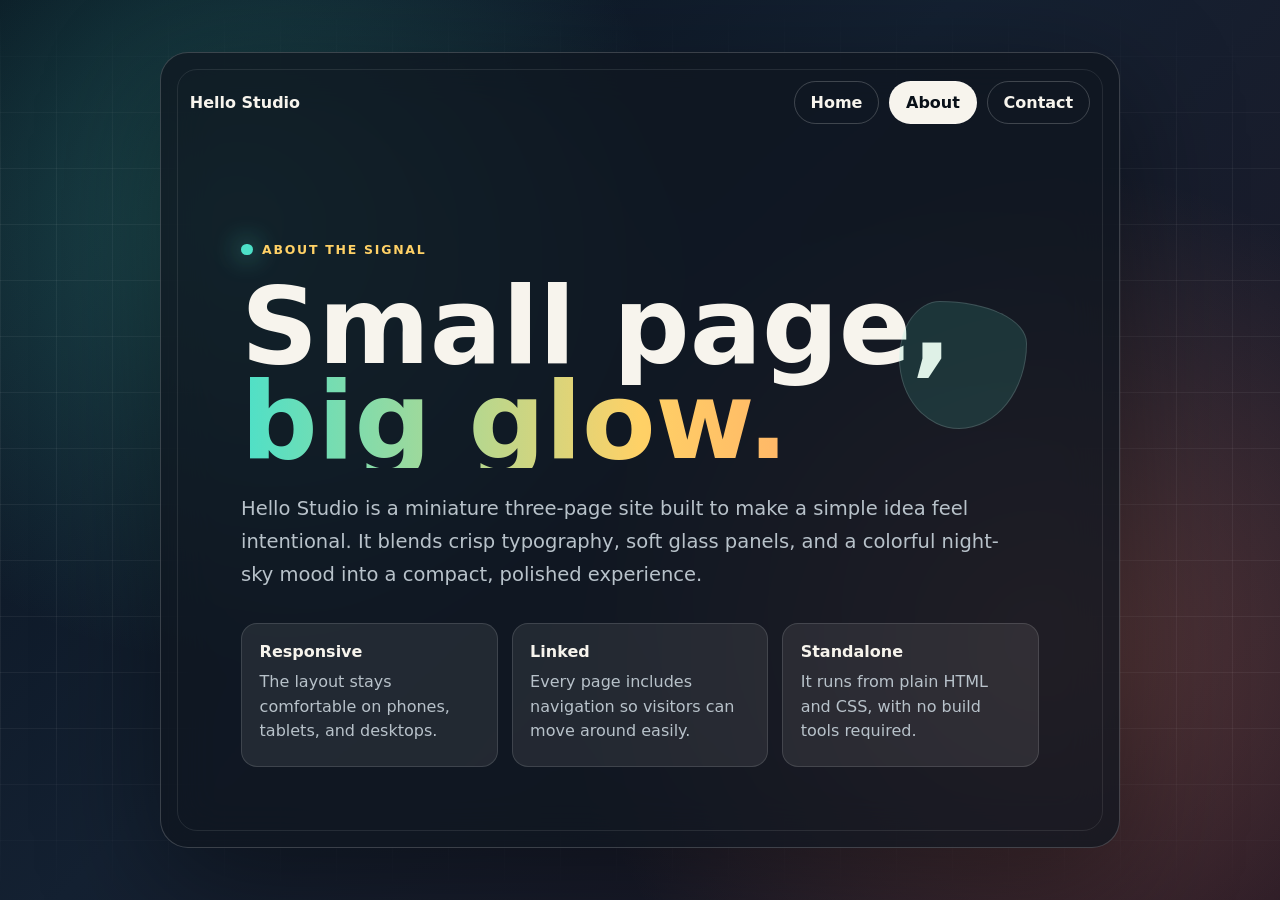
==== about.html @ e40089ed "added about page and contact page" ====
<!doctype html>
<html lang="en">
<head>
  <meta charset="utf-8">
  <meta name="viewport" content="width=device-width, initial-scale=1">
  <title>About | Hello Studio</title>
  <link rel="stylesheet" href="styles.css">
</head>
<body>
  <main class="shell">
    <nav class="nav" aria-label="Primary navigation">
      <a class="brand" href="hello-world.html">Hello Studio</a>
      <div class="nav-links">
        <a href="hello-world.html">Home</a>
        <a href="about.html" aria-current="page">About</a>
        <a href="contact.html">Contact</a>
      </div>
    </nav>
    <section class="content">
      <div class="spark one" aria-hidden="true"></div>
      <p class="eyebrow">About the signal</p>
      <h1 class="compact-title">Small page, <span>big glow.</span></h1>
      <p>
        Hello Studio is a miniature three-page site built to make a simple idea
        feel intentional. It blends crisp typography, soft glass panels, and a
        colorful night-sky mood into a compact, polished experience.
      </p>
      <div class="feature-grid" aria-label="Highlights">
        <article class="feature">
          <strong>Responsive</strong>
          <span>The layout stays comfortable on phones, tablets, and desktops.</span>
        </article>
        <article class="feature">
          <strong>Linked</strong>
          <span>Every page includes navigation so visitors can move around easily.</span>
        </article>
        <article class="feature">
          <strong>Standalone</strong>
          <span>It runs from plain HTML and CSS, with no build tools required.</span>
        </article>
      </div>
    </section>
  </main>
</body>
</html>
---- styles.css ----
:root {
  color-scheme: dark;
  --ink: #f7f4ed;
  --muted: #b8c2ca;
  --line: rgba(255, 255, 255, 0.18);
  --panel: rgba(15, 22, 31, 0.76);
  --panel-strong: rgba(247, 244, 237, 0.08);
  --teal: #4de0c8;
  --coral: #ff8a6a;
  --gold: #ffd166;
  --night: #091018;
}

* {
  box-sizing: border-box;
}

body {
  min-height: 100vh;
  margin: 0;
  display: grid;
  place-items: center;
  overflow-x: hidden;
  font-family: Inter, ui-sans-serif, system-ui, -apple-system, BlinkMacSystemFont, "Segoe UI", sans-serif;
  background:
    radial-gradient(circle at 18% 24%, rgba(77, 224, 200, 0.26), transparent 28rem),
    radial-gradient(circle at 82% 72%, rgba(255, 138, 106, 0.28), transparent 30rem),
    linear-gradient(135deg, #07111d 0%, #142132 44%, #1e1522 100%);
  color: var(--ink);
}

body::before {
  content: "";
  position: fixed;
  inset: 0;
  background-image:
    linear-gradient(rgba(255, 255, 255, 0.055) 1px, transparent 1px),
    linear-gradient(90deg, rgba(255, 255, 255, 0.055) 1px, transparent 1px);
  background-size: 56px 56px;
  mask-image: linear-gradient(to bottom, transparent, black 20%, black 80%, transparent);
  pointer-events: none;
}

.shell {
  width: min(92vw, 960px);
  margin: 2rem 0;
  padding: clamp(1.2rem, 3vw, 1.8rem);
  border: 1px solid var(--line);
  border-radius: 28px;
  background: var(--panel);
  box-shadow: 0 34px 120px rgba(0, 0, 0, 0.42);
  backdrop-filter: blur(24px);
  position: relative;
  isolation: isolate;
}

.shell::after {
  content: "";
  position: absolute;
  inset: 16px;
  border: 1px solid rgba(255, 255, 255, 0.09);
  border-radius: 20px;
  pointer-events: none;
  z-index: -1;
}

.nav {
  display: flex;
  align-items: center;
  justify-content: space-between;
  gap: 1rem;
  margin-bottom: clamp(2rem, 5vw, 4rem);
}

.brand {
  color: var(--ink);
  font-weight: 900;
  text-decoration: none;
}

.nav-links {
  display: flex;
  flex-wrap: wrap;
  justify-content: flex-end;
  gap: 0.6rem;
}

.nav-links a,
.button {
  display: inline-flex;
  min-height: 2.65rem;
  align-items: center;
  justify-content: center;
  padding: 0 1rem;
  border: 1px solid rgba(255, 255, 255, 0.2);
  border-radius: 999px;
  color: var(--ink);
  text-decoration: none;
  font-weight: 800;
  transition: transform 180ms ease, border-color 180ms ease, background 180ms ease;
}

.nav-links a[aria-current="page"],
.button.primary {
  background: var(--ink);
  color: var(--night);
}

.nav-links a:hover,
.button:hover {
  transform: translateY(-3px);
  border-color: rgba(255, 255, 255, 0.5);
  background: rgba(255, 255, 255, 0.12);
}

.button.primary:hover {
  background: linear-gradient(90deg, var(--teal), var(--gold));
}

.content {
  padding: clamp(1rem, 4vw, 3.2rem);
  position: relative;
}

.eyebrow {
  display: inline-flex;
  align-items: center;
  gap: 0.6rem;
  margin: 0 0 1.2rem;
  color: var(--gold);
  font-size: 0.78rem;
  font-weight: 800;
  letter-spacing: 0.14em;
  text-transform: uppercase;
}

.eyebrow::before {
  content: "";
  width: 0.72rem;
  height: 0.72rem;
  border-radius: 999px;
  background: var(--teal);
  box-shadow: 0 0 26px var(--teal);
}

h1 {
  margin: 0;
  max-width: 10ch;
  font-size: clamp(3.8rem, 12vw, 9rem);
  line-height: 0.88;
  letter-spacing: 0;
}

.compact-title {
  max-width: 12ch;
  font-size: clamp(3.2rem, 9vw, 6.7rem);
}

h1 span {
  display: block;
  color: transparent;
  background: linear-gradient(90deg, var(--teal), var(--gold), var(--coral));
  -webkit-background-clip: text;
  background-clip: text;
}

p {
  max-width: 62ch;
  margin: 1.5rem 0 0;
  color: var(--muted);
  font-size: clamp(1.05rem, 2vw, 1.22rem);
  line-height: 1.7;
}

.actions {
  display: flex;
  flex-wrap: wrap;
  gap: 0.9rem;
  margin-top: 2rem;
}

.feature-grid {
  display: grid;
  grid-template-columns: repeat(3, minmax(0, 1fr));
  gap: 0.85rem;
  margin-top: 2rem;
}

.feature {
  min-height: 9rem;
  padding: 1.1rem;
  border: 1px solid rgba(255, 255, 255, 0.13);
  border-radius: 16px;
  background: var(--panel-strong);
}

.feature strong {
  display: block;
  margin-bottom: 0.55rem;
  color: var(--ink);
}

.feature span {
  color: var(--muted);
  line-height: 1.55;
}

.contact-list {
  display: grid;
  gap: 0.85rem;
  margin-top: 2rem;
  max-width: 42rem;
}

.contact-item {
  display: flex;
  align-items: center;
  justify-content: space-between;
  gap: 1rem;
  padding: 1rem 1.1rem;
  border: 1px solid rgba(255, 255, 255, 0.13);
  border-radius: 16px;
  background: var(--panel-strong);
}

.contact-item span {
  color: var(--muted);
}

.contact-item a {
  color: var(--teal);
  font-weight: 800;
  text-decoration: none;
}

.spark {
  position: absolute;
  width: 8rem;
  aspect-ratio: 1;
  border: 1px solid rgba(255, 255, 255, 0.15);
  border-radius: 32% 68% 53% 47% / 45% 33% 67% 55%;
  animation: drift 8s ease-in-out infinite alternate;
  pointer-events: none;
}

.spark.one {
  right: 7%;
  top: 18%;
  background: rgba(77, 224, 200, 0.14);
}

.spark.two {
  right: 18%;
  bottom: 12%;
  width: 4.5rem;
  background: rgba(255, 138, 106, 0.14);
  animation-delay: -2s;
}

@keyframes drift {
  from {
    transform: translate3d(0, -10px, 0) rotate(0deg);
  }

  to {
    transform: translate3d(12px, 16px, 0) rotate(18deg);
  }
}

@media (max-width: 760px) {
  body {
    place-items: start center;
  }

  .nav {
    align-items: flex-start;
    flex-direction: column;
  }

  .nav-links {
    justify-content: flex-start;
  }

  .feature-grid {
    grid-template-columns: 1fr;
  }

  .contact-item {
    align-items: flex-start;
    flex-direction: column;
  }

  .spark {
    opacity: 0.5;
  }
}
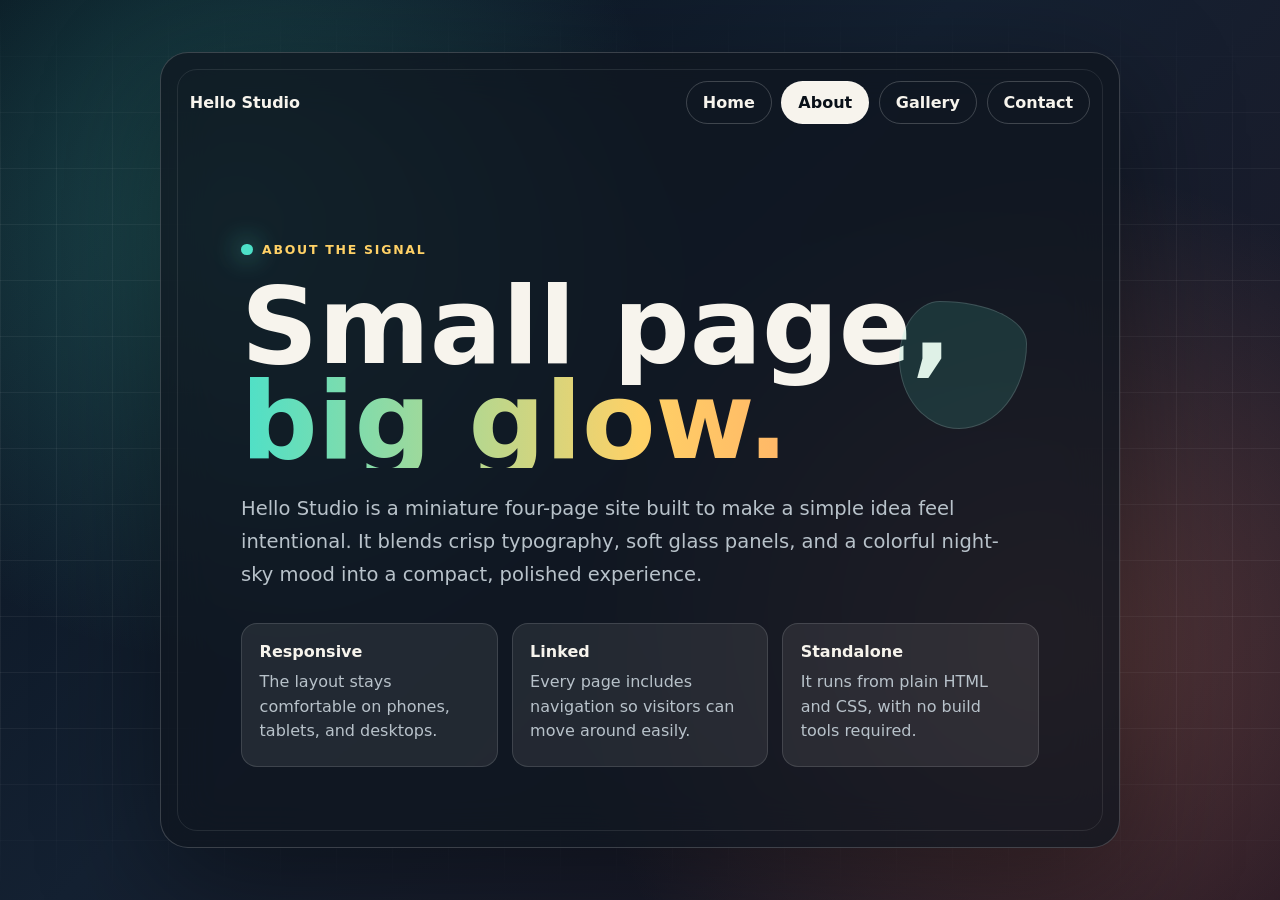
==== commit b558f1a0: "gallery page created" ====
--- a/about.html
+++ b/about.html
@@ -9,10 +9,11 @@
 <body>
   <main class="shell">
     <nav class="nav" aria-label="Primary navigation">
-      <a class="brand" href="hello-world.html">Hello Studio</a>
+      <a class="brand" href="index.html">Hello Studio</a>
       <div class="nav-links">
-        <a href="hello-world.html">Home</a>
+        <a href="index.html">Home</a>
         <a href="about.html" aria-current="page">About</a>
+        <a href="gallery.html">Gallery</a>
         <a href="contact.html">Contact</a>
       </div>
     </nav>
@@ -21,7 +22,7 @@
       <p class="eyebrow">About the signal</p>
       <h1 class="compact-title">Small page, <span>big glow.</span></h1>
       <p>
-        Hello Studio is a miniature three-page site built to make a simple idea
+        Hello Studio is a miniature four-page site built to make a simple idea
         feel intentional. It blends crisp typography, soft glass panels, and a
         colorful night-sky mood into a compact, polished experience.
       </p>
--- a/styles.css
+++ b/styles.css
@@ -205,6 +205,102 @@
   line-height: 1.55;
 }
 
+.gallery-grid {
+  display: grid;
+  grid-template-columns: repeat(3, minmax(0, 1fr));
+  gap: 0.9rem;
+  margin-top: 2rem;
+}
+
+.gallery-card {
+  min-height: 15rem;
+  display: flex;
+  align-items: flex-end;
+  padding: 1rem;
+  border: 1px solid rgba(255, 255, 255, 0.14);
+  border-radius: 18px;
+  overflow: hidden;
+  position: relative;
+  background: var(--panel-strong);
+}
+
+.gallery-card::before {
+  content: "";
+  position: absolute;
+  inset: 0;
+  background:
+    radial-gradient(circle at 28% 20%, rgba(255, 255, 255, 0.7), transparent 0.55rem),
+    radial-gradient(circle at 70% 38%, rgba(255, 255, 255, 0.38), transparent 0.4rem),
+    linear-gradient(135deg, var(--tile-a), var(--tile-b) 48%, var(--tile-c));
+  transform: scale(1.03);
+  transition: transform 220ms ease, filter 220ms ease;
+}
+
+.gallery-card::after {
+  content: "";
+  position: absolute;
+  inset: 0;
+  background: linear-gradient(to top, rgba(3, 8, 13, 0.82), transparent 62%);
+}
+
+.gallery-card:hover::before {
+  filter: saturate(1.18);
+  transform: scale(1.09);
+}
+
+.gallery-card:nth-child(1) {
+  --tile-a: #4de0c8;
+  --tile-b: #1b4665;
+  --tile-c: #ffd166;
+}
+
+.gallery-card:nth-child(2) {
+  --tile-a: #ff8a6a;
+  --tile-b: #5f4bb6;
+  --tile-c: #4de0c8;
+}
+
+.gallery-card:nth-child(3) {
+  --tile-a: #ffd166;
+  --tile-b: #28666e;
+  --tile-c: #ef476f;
+}
+
+.gallery-card:nth-child(4) {
+  --tile-a: #81ecec;
+  --tile-b: #22333b;
+  --tile-c: #ff8a6a;
+}
+
+.gallery-card:nth-child(5) {
+  --tile-a: #f7f4ed;
+  --tile-b: #315cfd;
+  --tile-c: #2dd4bf;
+}
+
+.gallery-card:nth-child(6) {
+  --tile-a: #ffafcc;
+  --tile-b: #264653;
+  --tile-c: #ffd166;
+}
+
+.gallery-caption {
+  position: relative;
+  z-index: 1;
+}
+
+.gallery-caption strong {
+  display: block;
+  color: var(--ink);
+  font-size: 1.05rem;
+}
+
+.gallery-caption span {
+  display: block;
+  margin-top: 0.25rem;
+  color: var(--muted);
+}
+
 .contact-list {
   display: grid;
   gap: 0.85rem;
@@ -285,6 +381,10 @@
     grid-template-columns: 1fr;
   }
 
+  .gallery-grid {
+    grid-template-columns: 1fr;
+  }
+
   .contact-item {
     align-items: flex-start;
     flex-direction: column;
